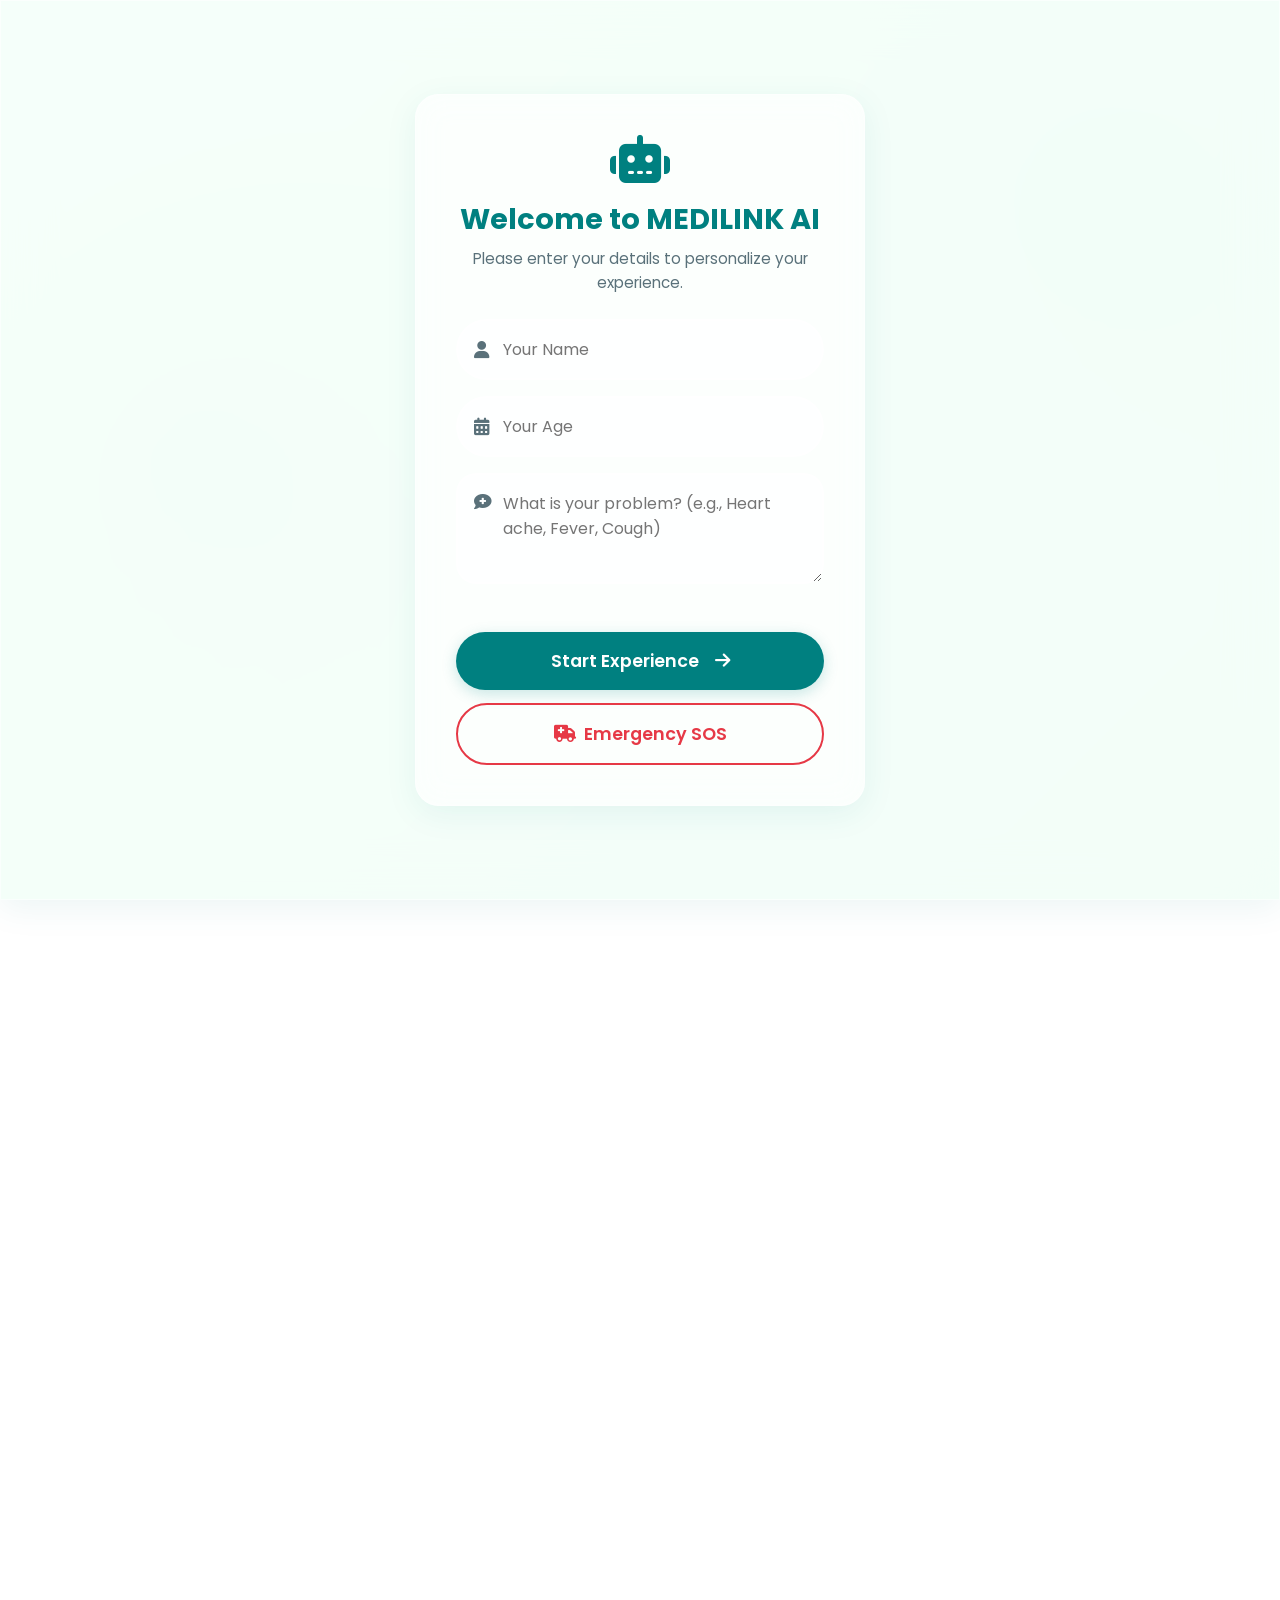
==== index.html @ a6124981 "Add files via upload" ====
<!doctype html>
<html lang="en">
  <head>
    <meta charset="UTF-8" />
    <meta name="viewport" content="width=device-width, initial-scale=1.0" />
    <meta
      name="description"
      content="Medilink AI - Modern Healthcare & Emergency Services Platform powered by Artificial Intelligence."
    />
    <title>Medilink AI | Intelligent Healthcare</title>

    <!-- Google Fonts: Poppins (Premium Look) -->
    <link rel="preconnect" href="https://fonts.googleapis.com" />
    <link rel="preconnect" href="https://fonts.gstatic.com" crossorigin />
    <link
      href="https://fonts.googleapis.com/css2?family=Poppins:wght@300;400;500;600;700;800&display=swap"
      rel="stylesheet"
    />

    <!-- FontAwesome CDN -->
    <link
      rel="stylesheet"
      href="https://cdnjs.cloudflare.com/ajax/libs/font-awesome/6.4.0/css/all.min.css"
      integrity="sha512-iecdLmaskl7CVkqkXNQ/ZH/XLlvWZOJyj7Yy7tcenmpD1ypASozpmT/E0iPtmFIB46ZmdtAc9eNBvH0H/ZpiBw=="
      crossorigin="anonymous"
      referrerpolicy="no-referrer"
    />

    <!-- External Stylesheet -->
    <link rel="stylesheet" href="style.css" />
  </head>

  <!-- Added class 'no-scroll' to prevent scrolling while on the intro screen -->
  <body class="no-scroll">
    <!-- ================= 0. INTRO / WELCOME OVERLAY ================= -->
    <div id="intro-overlay" class="intro-overlay glass-section">
      <div class="intro-content glass-card animate-scale-in">
        <div class="intro-icon">
          <!-- Clean Teal Icon -->
          <i class="fa-solid fa-robot fa-3x text-primary"></i>
        </div>
        <h1 class="intro-title text-primary">Welcome to MEDILINK AI</h1>
        <p class="intro-subtitle">
          Please enter your details to personalize your experience.
        </p>

        <form id="intro-form" class="intro-form">
          <div class="input-group">
            <i class="fa-solid fa-user text-muted"></i>
            <input
              type="text"
              id="user-name"
              placeholder="Your Name"
              required
              autocomplete="off"
            />
          </div>
          <div class="input-group">
            <i class="fa-solid fa-calendar-days text-muted"></i>
            <input
              type="number"
              id="user-age"
              placeholder="Your Age"
              required
              min="1"
              max="120"
              autocomplete="off"
            />
          </div>

          <!-- Textarea for the medical problem -->
          <div class="input-group">
            <i
              class="fa-solid fa-comment-medical text-muted"
              style="top: 20px; transform: none"
            ></i>
            <textarea
              id="user-problem"
              placeholder="What is your problem? (e.g., Heart ache, Fever, Cough)"
              required
              rows="3"
              style="
                width: 100%;
                padding: 1rem 1rem 1rem 45px;
                border-radius: 20px;
                border: 2px solid var(--glass-border);
                background: rgba(255, 255, 255, 0.7);
                font-family: &quot;Poppins&quot;, sans-serif;
                font-size: 1rem;
                color: var(--text-main);
                outline: none;
                transition: var(--transition-fast);
                resize: vertical;
              "
            ></textarea>
          </div>

          <!-- Buttons Group -->
          <div
            style="
              display: flex;
              flex-direction: column;
              gap: 0.8rem;
              margin-top: 1.5rem;
            "
          >
            <button
              type="submit"
              class="btn-primary w-100"
              style="padding: 1rem; font-size: 1.1rem"
            >
              Start Experience
              <i class="fa-solid fa-arrow-right" style="margin-left: 8px"></i>
            </button>

            <!-- Quick Emergency SOS Button -->
            <button
              type="button"
              id="intro-sos-btn"
              class="btn-outline w-100"
              style="
                padding: 1rem;
                font-size: 1.1rem;
                border-color: var(--danger-color);
                color: var(--danger-color);
              "
            >
              <i class="fa-solid fa-truck-medical"></i> Emergency SOS
            </button>
          </div>
        </form>
      </div>
    </div>

    <!-- ================= MAIN WEBSITE CONTENT ================= -->
    <div id="main-wrapper" class="main-wrapper hidden-initially">
      <!-- ================= NAVBAR ================= -->
      <header>
        <nav class="navbar sticky-navbar glass-navbar">
          <div class="container nav-container">
            <!-- Logo -->
            <div class="logo">
              <a href="MEDBIOAIhome.html">
                <i class="fa-solid fa-notes-medical text-primary"></i>
                <span class="logo-text" data-bn="মেডিলিংক এআই"
                  >MEDILINK AI</span
                >
              </a>
            </div>

            <!-- Navigation Links -->
            <ul class="nav-links">
              <li><a href="#hero" data-bn="হোম">Home</a></li>
              <li>
                <a href="#emergency" class="text-danger" data-bn="জরুরী অবস্থা"
                  >Emergency</a
                >
              </li>
              <li>
                <a href="#doctor-search" data-bn="ডাক্তার খুঁজুন"
                  >Find a Doctor</a
                >
              </li>
              <li><a href="#pharmacy" data-bn="ফার্মেসি">Pharmacy</a></li>
              <li>
                <a href="#how-it-works" data-bn="কিভাবে কাজ করে"
                  >How It Works</a
                >
              </li>

              <!-- NEW: Edit My Needs / Update Profile Button -->
              <li>
                <a href="#" id="edit-profile-btn" data-bn="তথ্য আপডেট করুন">
                  <i class="fa-solid fa-user-pen"></i> Edit My Needs
                </a>
              </li>

              <!-- Language Toggle -->
              <li style="display: flex; align-items: center">
                <button
                  id="lang-toggle-btn"
                  class="btn-outline glass-btn"
                  style="padding: 0.4rem 1rem; font-size: 0.9rem"
                >
                  <i class="fa-solid fa-language"></i> বাংলা
                </button>
              </li>
            </ul>

            <!-- Hamburger Menu Button -->
            <div class="nav-actions">
              <button
                id="mobile-menu-btn"
                class="mobile-menu-btn"
                aria-label="Toggle Menu"
              >
                <i class="fa-solid fa-bars"></i>
              </button>
            </div>
          </div>
        </nav>
      </header>

      <main>
        <!-- 1. HERO SECTION -->
        <section id="hero" class="hero-section section-padding">
          <!-- Updated Layout Container -->
          <div class="container hero-layout">
            <!-- Hero Text Group -->
            <div class="hero-text animate-on-scroll slide-in-left">
              <span id="personalized-greeting" class="badge glass-badge"
                >AI-Powered Healthcare</span
              >

              <h1
                class="hero-headline"
                data-bn="আপনার বুদ্ধিমান স্বাস্থ্য সঙ্গী, যেকোনো সময়, যেকোনো স্থানে।"
              >
                Your Intelligent Health Companion, Anytime, Anywhere.
              </h1>
              <p
                class="hero-subtext"
                data-bn="পরবর্তী প্রজন্মের চিকিৎসা সহায়তার অভিজ্ঞতা নিন। মেডিলিংক এআই আপনাকে বিশেষজ্ঞ ডাক্তার, জরুরি পরিষেবা এবং প্রয়োজনীয় ওষুধের সাথে নির্বিঘ্নে সংযুক্ত করে।"
              >
                Experience next-generation medical assistance. Medilink AI
                connects you with expert doctors, emergency services, and
                essential medicines seamlessly.
              </p>

              <p
                id="hero-insight"
                class="text-primary"
                style="font-weight: 600; margin-bottom: 1rem; display: none"
              ></p>
            </div>

            <!-- Hero Image Group (biohero.jpeg) -->
            <div class="hero-visual animate-on-scroll slide-in-right">
              <div
                class="glass-card hero-image-wrapper"
                style="
                  padding: 1rem;
                  display: flex;
                  justify-content: center;
                  align-items: center;
                "
              >
                <img
                  src="biohero.jpeg"
                  alt="Medilink AI Healthcare"
                  class="hero-img"
                  style="
                    border-radius: 12px;
                    max-width: 100%;
                    height: auto;
                    box-shadow: var(--glass-shadow);
                  "
                />
              </div>
            </div>

            <!-- Hero Buttons Group -->
            <div class="hero-buttons animate-on-scroll slide-in-left">
              <a href="doctor-finder.html"
                ><button class="btn-primary" data-bn="একজন বিশেষজ্ঞ খুঁজুন">
                  Find a Specialist
                </button></a
              >
              <a href="Learn.html" target="_blank"
                ><button class="btn-secondary glass-btn" data-bn="আরও জানুন">
                  Learn More
                </button></a
              >
            </div>
          </div>
        </section>

        <!-- 2. SOS / EMERGENCY SECTION -->
        <section
          id="emergency"
          class="sos-section section-padding glass-section text-center"
        >
          <div class="container animate-on-scroll fade-in-up">
            <h2
              class="section-title text-danger"
              data-bn="মেডিকেল ইমার্জেন্সি?"
            >
              Medical Emergency?
            </h2>
            <p
              class="section-description"
              data-bn="জরুরী সহায়তা পেতে নিচের বোতামটি চাপুন, যা আপনার নিকটস্থ অ্যাম্বুলেন্স এবং জরুরি পরিচিতদের কাছে সংকেত পাঠাবে।"
            >
              Press the button below to instantly broadcast an SOS alert to
              nearby ambulances and emergency contacts.
            </p>
            <button
              id="sos-button"
              class="btn-emergency pulse-animation glass-card"
              aria-label="Trigger Emergency SOS"
            >
              <span class="sos-icon"
                ><i class="fa-solid fa-truck-medical fa-2x"></i
              ></span>
              <span class="sos-text" data-bn="এসওএস">SOS</span>
            </button>
          </div>
        </section>

        <!-- 3. DOCTOR SEARCH SECTION -->
        <section
          id="doctor-search"
          class="doctor-search-section section-padding bg-light"
        >
          <div class="container">
            <div
              class="section-header text-center animate-on-scroll fade-in-up"
            >
              <h2 class="section-title" data-bn="বিশেষজ্ঞ খুঁজুন">
                Find a Specialist
              </h2>
              <p
                class="section-description"
                data-bn="আপনার সমস্যার উপর ভিত্তি করে সেরা ডাক্তারদের সাথে সংযোগ করুন।"
              >
                Connect with top-rated doctors based on your current condition.
              </p>
            </div>

            <div id="doctor-list" class="specialty-grid mb-4">
              <article
                class="specialty-card glass-card animate-on-scroll stagger-item"
                data-tags="heart ache chest pain attack cardiovascular cardiology"
              >
                <div class="card-icon">
                  <i class="fa-solid fa-heart-pulse"></i>
                </div>
                <h3 class="card-title" data-bn="হৃদরোগবিদ্যা">Cardiology</h3>
                <a href="#" class="card-link" data-bn="ডাক্তার দেখুন"
                  >View Doctors <i class="fa-solid fa-arrow-right"></i
                ></a>
              </article>
              <article
                class="specialty-card glass-card animate-on-scroll stagger-item"
                data-tags="brain headache stroke nerve dizzy neurology"
              >
                <div class="card-icon"><i class="fa-solid fa-brain"></i></div>
                <h3 class="card-title" data-bn="স্নায়ুবিদ্যা">Neurology</h3>
                <a href="#" class="card-link" data-bn="ডাক্তার দেখুন"
                  >View Doctors <i class="fa-solid fa-arrow-right"></i
                ></a>
              </article>
              <article
                class="specialty-card glass-card animate-on-scroll stagger-item"
                data-tags="child baby kid fever crying pediatrics"
              >
                <div class="card-icon"><i class="fa-solid fa-baby"></i></div>
                <h3 class="card-title" data-bn="শিশুবিদ্যা">Pediatrics</h3>
                <a href="#" class="card-link" data-bn="ডাক্তার দেখুন"
                  >View Doctors <i class="fa-solid fa-arrow-right"></i
                ></a>
              </article>
              <article
                class="specialty-card glass-card animate-on-scroll stagger-item"
                data-tags="tooth teeth pain bleeding gums dentistry"
              >
                <div class="card-icon"><i class="fa-solid fa-tooth"></i></div>
                <h3 class="card-title" data-bn="দন্তচিকিৎসা">Dentistry</h3>
                <a href="#" class="card-link" data-bn="ডাক্তার দেখুন"
                  >View Doctors <i class="fa-solid fa-arrow-right"></i
                ></a>
              </article>
            </div>

            <div class="text-center animate-on-scroll fade-in-up mt-3">
              <a href="doctor-finder.html"
                ><button class="btn-outline" data-bn="আরও বিশেষজ্ঞ খুঁজুন">
                  Find More Specialists
                  <i class="fa-solid fa-user-doctor"></i></button
              ></a>
            </div>
          </div>
        </section>

        <!-- 4. MEDICINE STORE / PHARMACY SECTION -->
        <section id="pharmacy" class="pharmacy-section section-padding">
          <div class="container">
            <div
              class="section-header d-flex align-between animate-on-scroll fade-in-up"
            >
              <div class="header-text">
                <h2 class="section-title" data-bn="মেডিলিংক ফার্মেসি">
                  Medilink Pharmacy
                </h2>
                <p
                  class="section-description"
                  data-bn="আপনার জন্য প্রস্তাবিত ওষুধগুলি হোম ডেলিভারির মাধ্যমে অর্ডার করুন।"
                >
                  Order recommended medicines online with fast home delivery.
                </p>
              </div>
              <a href="#" class="btn-outline" data-bn="সব ওষুধ দেখুন"
                >View All Medicines</a
              >
            </div>

            <div
              id="pharmacy-list"
              class="carousel-container animate-on-scroll fade-in"
            >
              <article
                class="product-card glass-card"
                data-tags="fever headache pain bodyache hot"
              >
                <div class="product-image placeholder-img">
                  <i class="fa-solid fa-pills fa-3x text-muted"></i>
                </div>
                <div class="product-info">
                  <h3 class="product-title" data-bn="প্যারাসিটামল ৫০০ মি.গ্রা.">
                    Paracetamol 500mg
                  </h3>
                  <p class="product-price">৳ ৩৫.০০</p>
                  <button
                    class="btn-primary add-to-cart w-100"
                    data-bn="কার্টে যোগ করুন"
                  >
                    Add to Cart
                  </button>
                </div>
              </article>

              <article
                class="product-card glass-card"
                data-tags="heart ache attack chest pressure cardiology"
              >
                <div class="product-image placeholder-img">
                  <i class="fa-solid fa-capsules fa-3x text-muted"></i>
                </div>
                <div class="product-info">
                  <h3 class="product-title" data-bn="অ্যাসপিরিন ৭৫ মি.গ্রা.">
                    Aspirin 75mg
                  </h3>
                  <p class="product-price">৳ ৪৫.০০</p>
                  <button
                    class="btn-primary add-to-cart w-100"
                    data-bn="কার্টে যোগ করুন"
                  >
                    Add to Cart
                  </button>
                </div>
              </article>

              <article
                class="product-card glass-card"
                data-tags="clean wash infection hygiene virus bacteria"
              >
                <div class="product-image placeholder-img">
                  <i class="fa-solid fa-pump-medical fa-3x text-muted"></i>
                </div>
                <div class="product-info">
                  <h3
                    class="product-title"
                    data-bn="হ্যান্ড স্যানিটাইজার ২৫০ মি.লি."
                  >
                    Hand Sanitizer 250ml
                  </h3>
                  <p class="product-price">৳ ১২০.০০</p>
                  <button
                    class="btn-primary add-to-cart w-100"
                    data-bn="কার্টে যোগ করুন"
                  >
                    Add to Cart
                  </button>
                </div>
              </article>

              <article
                class="product-card glass-card"
                data-tags="cut bleed injury accident blood bandage"
              >
                <div class="product-image placeholder-img">
                  <i class="fa-solid fa-kit-medical fa-3x text-muted"></i>
                </div>
                <div class="product-info">
                  <h3 class="product-title" data-bn="ফার্স্ট এইড বক্স">
                    First Aid Kit
                  </h3>
                  <p class="product-price">৳ ৮৫০.০০</p>
                  <button
                    class="btn-primary add-to-cart w-100"
                    data-bn="কার্টে যোগ করুন"
                  >
                    Add to Cart
                  </button>
                </div>
              </article>
            </div>
          </div>
        </section>

        <!-- 5. HOW IT WORKS SECTION -->
        <section
          id="how-it-works"
          class="how-it-works-section section-padding bg-light"
        >
          <div class="container">
            <div
              class="section-header text-center animate-on-scroll fade-in-up"
            >
              <h2 class="section-title" data-bn="কিভাবে মেডিলিংক এআই কাজ করে">
                How Medilink AI Works
              </h2>
              <p
                class="section-description"
                data-bn="আপনার স্বাস্থ্যকর জীবনের যাত্রা তিনটি সহজ ধাপে।"
              >
                Your journey to a healthier life in three simple steps.
              </p>
            </div>
            <div class="steps-container">
              <div class="step-card glass-card animate-on-scroll stagger-item">
                <div class="step-number text-primary">01</div>
                <h3 class="step-title" data-bn="আপনার তথ্য দিন">
                  Enter Your Details
                </h3>
                <p
                  class="step-description"
                  data-bn="আপনার প্রাথমিক তথ্য দিয়ে ব্যক্তিগতকৃত এআই অভিজ্ঞতা শুরু করুন।"
                >
                  Your personalized AI experience begins with your basic info.
                </p>
              </div>
              <div class="step-card glass-card animate-on-scroll stagger-item">
                <div class="step-number text-primary">02</div>
                <h3 class="step-title" data-bn="এআই রোগ নির্ণয় ও ম্যাচিং">
                  AI Diagnosis & Match
                </h3>
                <p
                  class="step-description"
                  data-bn="আমাদের এআই আপনার উপসর্গগুলি বিশ্লেষণ করে এবং সাথে সাথে সঠিক বিশেষজ্ঞের সাথে সংযুক্ত করে।"
                >
                  Our AI analyzes your symptoms and connects you to the right
                  specialist instantly.
                </p>
              </div>
              <div class="step-card glass-card animate-on-scroll stagger-item">
                <div class="step-number text-primary">03</div>
                <h3 class="step-title" data-bn="তাত্ক্ষণিক চিকিৎসা ও ডেলিভারি">
                  Instant Care & Delivery
                </h3>
                <p
                  class="step-description"
                  data-bn="ভিডিও কল করুন, ডিজিটাল প্রেসক্রিপশন পান এবং আপনার দোরগোড়ায় ওষুধ গ্রহণ করুন।"
                >
                  Consult via video, get digital prescriptions, and receive
                  medicines at your doorstep.
                </p>
              </div>
            </div>
          </div>
        </section>

        <!-- 6. STATS SECTION -->
        <section id="stats" class="stats-section section-padding glass-section">
          <div class="container">
            <div class="stats-container grid-four-cols">
              <div
                class="stat-item glass-card text-center animate-on-scroll stagger-item"
              >
                <div class="stat-icon">
                  <i class="fa-solid fa-user-doctor"></i>
                </div>
                <div class="counter-number" data-target="500">0</div>
                <p class="stat-label" data-bn="সার্টিফাইড ডাক্তার">
                  Certified Doctors
                </p>
              </div>
              <div
                class="stat-item glass-card text-center animate-on-scroll stagger-item"
              >
                <div class="stat-icon">
                  <i class="fa-solid fa-face-smile"></i>
                </div>
                <div class="counter-number" data-target="15000">0</div>
                <p class="stat-label" data-bn="সন্তুষ্ট রোগী">Happy Patients</p>
              </div>
              <div
                class="stat-item glass-card text-center animate-on-scroll stagger-item"
              >
                <div class="stat-icon">
                  <i class="fa-solid fa-hospital"></i>
                </div>
                <div class="counter-number" data-target="120">0</div>
                <p class="stat-label" data-bn="অংশীদার হাসপাতাল">
                  Partner Hospitals
                </p>
              </div>
              <div
                class="stat-item glass-card text-center animate-on-scroll stagger-item"
              >
                <div class="stat-icon">
                  <i class="fa-solid fa-shield-halved"></i>
                </div>
                <div class="counter-number" data-target="24">0</div>
                <p class="stat-label" data-bn="ঘণ্টা জরুরি সেবা">
                  Hours Emergency
                </p>
              </div>
            </div>
          </div>
        </section>
      </main>

      <!-- ================= FOOTER ================= -->
      <footer class="site-footer glass-footer section-padding">
        <div class="container">
          <div class="footer-content grid-three-cols">
            <div class="footer-brand">
              <div class="logo">
                <i class="fa-solid fa-notes-medical text-primary"></i>
                <span class="logo-text">MEDILINK AI</span>
              </div>
              <p
                class="footer-bio mt-3"
                data-bn="এআই চালিত চিকিৎসা সমাধান, জরুরি সাড়া এবং নির্বিঘ্ন স্বাস্থ্যসেবা দিয়ে রোগীদের ক্ষমতায়ন।"
              >
                Empowering patients with AI-driven medical solutions, emergency
                response, and seamless healthcare access.
              </p>
            </div>
            <div class="contact-info">
              <h4 class="footer-heading" data-bn="যোগাযোগ করুন">Contact Us</h4>
              <ul class="contact-list">
                <li>
                  <i class="fa-solid fa-phone text-primary"></i> +880
                  1234-567890
                </li>
                <li>
                  <i class="fa-solid fa-envelope text-primary"></i>
                  support@medilink.com.bd
                </li>
                <li>
                  <i class="fa-solid fa-location-dot text-primary"></i> Dhaka,
                  Bangladesh
                </li>
              </ul>
            </div>
            <div class="social-links">
              <h4 class="footer-heading" data-bn="আমাদের অনুসরণ করুন">
                Follow Us
              </h4>
              <div class="social-icons">
                <a href="#" aria-label="Facebook" class="glass-icon"
                  ><i class="fa-brands fa-facebook-f"></i
                ></a>
                <a href="#" aria-label="Twitter" class="glass-icon"
                  ><i class="fa-brands fa-twitter"></i
                ></a>
                <a href="#" aria-label="LinkedIn" class="glass-icon"
                  ><i class="fa-brands fa-linkedin-in"></i
                ></a>
                <a href="#" aria-label="Instagram" class="glass-icon"
                  ><i class="fa-brands fa-instagram"></i
                ></a>
              </div>
            </div>
          </div>
          <div class="footer-bottom text-center">
            <p class="copyright">&copy; SYLHET ROBOTICS CLUB.</p>
          </div>
        </div>
      </footer>
    </div>

    <!-- External JavaScript -->
    <script src="script.js" defer></script>
  </body>
</html>
---- style.css ----
/* ==========================================================================
   MEDILINK AI - ADVANCED STYLESHEET (style.css)
   Role: Master UI/UX & Senior CSS Architect
   Design System: Modern Glassmorphism
   ========================================================================== */

/* --- 1. GOOGLE FONTS IMPORT --- */
@import url("https://fonts.googleapis.com/css2?family=Poppins:wght@300;400;500;600;700;800&display=swap");

/* --- 2. CSS VARIABLES (DESIGN TOKENS) --- */
:root {
  /* Color Palette */
  --primary-color: #008080; /* Teal / Sea Green */
  --primary-dark: #006666; /* Dark Teal for hovers */
  --accent-mint: #f5fffa; /* Soft Mint */
  --white: #ffffff;
  --danger-color: #e63946; /* Crimson Red */
  --danger-glow: rgba(230, 57, 70, 0.6);

  /* Text Colors */
  --text-main: #1a2b33; /* Dark Slate */
  --text-muted: #5a717a; /* Muted Slate */

  /* Backgrounds & Gradients */
  --bg-gradient: linear-gradient(135deg, #f5fffa 0%, #d8f0ea 100%);
  --glass-bg: rgba(255, 255, 255, 0.65);
  --glass-bg-hover: rgba(255, 255, 255, 0.85);
  --glass-border: rgba(255, 255, 255, 0.5);
  --glass-shadow: 0 8px 32px 0 rgba(0, 128, 128, 0.08);
  --glass-shadow-hover: 0 15px 35px 0 rgba(0, 128, 128, 0.18);

  /* Transitions */
  --transition-smooth: all 0.5s cubic-bezier(0.16, 1, 0.3, 1);
  --transition-fast: all 0.2s ease-in-out;
}

/* --- 3. GLOBAL RESET & TYPOGRAPHY --- */
* {
  margin: 0;
  padding: 0;
  box-sizing: border-box;
}

html {
  scroll-behavior: smooth;
}

body {
  font-family: "Poppins", sans-serif;
  color: var(--text-main);
  background:
    radial-gradient(
      circle at 15% 50%,
      rgba(0, 128, 128, 0.05),
      transparent 30%
    ),
    radial-gradient(
      circle at 85% 20%,
      rgba(32, 178, 170, 0.08),
      transparent 30%
    ),
    var(--bg-gradient);
  background-attachment: fixed;
  line-height: 1.6;
  overflow-x: hidden; /* Prevents horizontal scroll/bleeding */
}

/* Body class to prevent scrolling during intro */
body.no-scroll {
  overflow: hidden;
  height: 100vh;
}

a {
  text-decoration: none;
  color: inherit;
  transition: var(--transition-fast);
}

ul {
  list-style: none;
}

/* --- 4. UTILITY CLASSES --- */
.container {
  width: 90%;
  max-width: 1200px;
  margin: 0 auto;
}
.section-padding {
  padding: 6rem 0;
}
.text-center {
  text-align: center;
}
.text-primary {
  color: var(--primary-color) !important;
}
.text-danger {
  color: var(--danger-color) !important;
}
.text-muted {
  color: var(--text-muted);
}
.w-100 {
  width: 100%;
}
.mt-3 {
  margin-top: 1.5rem;
}
.mb-4 {
  margin-bottom: 2.5rem;
}
.d-flex {
  display: flex;
}
.align-between {
  justify-content: space-between;
  align-items: center;
}

/* Headers */
h1,
h2,
h3,
h4 {
  font-weight: 700;
  line-height: 1.3;
}
.section-title {
  font-size: 2.5rem;
  margin-bottom: 0.5rem;
}
.section-description {
  font-size: 1.1rem;
  color: var(--text-muted);
  margin-bottom: 3rem;
  max-width: 600px;
  margin-left: auto;
  margin-right: auto;
}

/* --- 5. GLASSMORPHISM SYSTEM --- */
.glass-card,
.glass-navbar,
.glass-section,
.glass-footer,
.glass-badge {
  background: var(--glass-bg);
  backdrop-filter: blur(16px);
  -webkit-backdrop-filter: blur(16px);
  border: 1px solid var(--glass-border);
  box-shadow: var(--glass-shadow);
}

.glass-card {
  border-radius: 20px;
  padding: 2rem;
  transition: var(--transition-smooth);
  position: relative;
  overflow: hidden;
}

.glass-card:hover {
  transform: translateY(-10px);
  background: var(--glass-bg-hover);
  box-shadow: var(--glass-shadow-hover);
  border-color: rgba(255, 255, 255, 0.9);
}

/* --- 6. INTRO OVERLAY & ANIMATIONS --- */
.intro-overlay {
  position: fixed;
  top: 0;
  left: 0;
  width: 100%;
  height: 100vh;
  z-index: 9999;
  display: flex;
  align-items: center;
  justify-content: center;
  background: rgba(245, 255, 250, 0.9);
  backdrop-filter: blur(25px);
  -webkit-backdrop-filter: blur(25px);
  transition: all 1s cubic-bezier(0.68, -0.55, 0.265, 1.55);
}

.intro-overlay.slide-up {
  transform: translateY(-100vh);
  opacity: 0;
  pointer-events: none;
}

.intro-content {
  text-align: center;
  max-width: 450px;
  width: 90%;
  padding: 2.5rem;
  border-radius: 24px;
  /* Ensures it scrolls on very small mobile devices */
  max-height: 95vh;
  overflow-y: auto;
}

.intro-icon {
  margin-bottom: 1rem;
}
.intro-title {
  font-size: 1.8rem;
  margin-bottom: 0.5rem;
}
.intro-subtitle {
  color: var(--text-muted);
  margin-bottom: 1.5rem;
  font-size: 0.95rem;
}

/* Input Fields Styling */
.intro-form {
  display: flex;
  flex-direction: column;
  gap: 1rem;
}
.input-group {
  position: relative;
}
.input-group i {
  position: absolute;
  left: 18px;
  top: 50%;
  transform: translateY(-50%);
  color: var(--text-muted);
  font-size: 1.1rem;
}
.input-group input,
.input-group textarea {
  width: 100%;
  padding: 1rem 1rem 1rem 45px;
  border-radius: 50px;
  border: 2px solid var(--glass-border);
  background: rgba(255, 255, 255, 0.7);
  font-family: "Poppins", sans-serif;
  font-size: 1rem;
  color: var(--text-main);
  outline: none;
  transition: var(--transition-fast);
}
.input-group textarea {
  border-radius: 20px;
  resize: vertical;
}
.input-group input:focus,
.input-group textarea:focus {
  background: #ffffff;
  border-color: var(--primary-color);
  box-shadow: 0 0 15px rgba(0, 128, 128, 0.15);
}

/* Wrapper reveal animation (Coming from top) */
.hidden-initially {
  opacity: 0;
  transform: translateY(-50px);
  pointer-events: none;
  transition: all 1s ease;
}
.main-wrapper.reveal {
  opacity: 1;
  transform: translateY(0);
  pointer-events: auto;
}

/* --- 7. NAVIGATION BAR --- */
.sticky-navbar {
  position: fixed;
  top: 0;
  left: 0;
  width: 100%;
  z-index: 1000;
  transition: var(--transition-smooth);
  background: rgba(255, 255, 255, 0.4);
  border-bottom: 1px solid var(--glass-border);
  border-radius: 0;
}
.sticky-navbar.scrolled {
  background: rgba(255, 255, 255, 0.9);
  box-shadow: 0 4px 20px rgba(0, 0, 0, 0.05);
}
.nav-container {
  display: flex;
  justify-content: space-between;
  align-items: center;
  padding: 1.2rem 0;
}
.logo a {
  display: flex;
  align-items: center;
  gap: 0.8rem;
  font-size: 1.5rem;
  font-weight: 800;
}
.nav-links {
  display: flex;
  align-items: center;
  gap: 2rem;
}
.nav-links li a {
  font-weight: 500;
  position: relative;
  padding-bottom: 5px;
}

.nav-links li a::after {
  content: "";
  position: absolute;
  width: 0;
  height: 2px;
  bottom: 0;
  left: 0;
  background-color: var(--primary-color);
  transition: var(--transition-fast);
}
.nav-links li a:hover::after {
  width: 100%;
}
.nav-links li a.text-danger::after {
  background-color: var(--danger-color);
}

/* Edit Profile Link Styling */
#edit-profile-btn {
  color: var(--primary-color);
  font-weight: 600;
}

/* --- 8. BUTTONS & MICRO-INTERACTIONS --- */
button,
.btn-primary,
.btn-secondary,
.btn-outline {
  font-family: "Poppins", sans-serif;
  cursor: pointer;
  border: none;
  outline: none;
  border-radius: 50px;
  padding: 0.8rem 2rem;
  font-size: 1rem;
  font-weight: 600;
  transition: var(--transition-fast);
  display: inline-flex;
  align-items: center;
  justify-content: center;
  gap: 8px;
}
.btn-primary {
  background: var(--primary-color);
  color: var(--white);
  box-shadow: 0 4px 15px rgba(0, 128, 128, 0.2);
}
.btn-primary:hover {
  background: var(--primary-dark);
  transform: translateY(-3px);
  box-shadow: 0 8px 25px rgba(0, 128, 128, 0.3);
}
.btn-secondary {
  background: transparent;
  color: var(--text-main);
}
.btn-secondary:hover {
  background: rgba(255, 255, 255, 0.8);
  transform: translateY(-3px);
}
.btn-outline {
  background: transparent;
  border: 2px solid var(--primary-color);
  color: var(--primary-color);
}
.btn-outline:hover {
  background: var(--primary-color);
  color: var(--white);
}
button:active,
a:active {
  transform: scale(0.95) !important;
}

/* Mobile Menu Button - Default Hidden */
.mobile-menu-btn {
  display: none;
  background: transparent;
  border: none;
  font-size: 1.8rem;
  color: var(--primary-color);
  cursor: pointer;
  transition: var(--transition-fast);
}
.mobile-menu-btn:active {
  transform: scale(0.9);
}

/* --- 9. HERO SECTION (GRID TEMPLATE AREAS) --- */
.hero-section {
  min-height: 100vh;
  display: flex;
  align-items: center;
  padding-top: 100px;
}

.hero-layout {
  display: grid;
  grid-template-columns: 1.2fr 1fr;
  grid-template-areas:
    "text visual"
    "buttons visual";
  gap: 1.5rem 4rem;
  align-items: center;
}

.hero-text {
  grid-area: text;
}
.hero-visual {
  grid-area: visual;
  display: flex;
  justify-content: center;
}
.hero-buttons {
  grid-area: buttons;
  display: flex;
  gap: 1rem;
}

.glass-badge {
  display: inline-block;
  padding: 0.5rem 1.2rem;
  border-radius: 30px;
  font-size: 0.85rem;
  font-weight: 600;
  color: var(--primary-color);
  margin-bottom: 1.5rem;
}
.hero-headline {
  font-size: 3.8rem;
  letter-spacing: -1px;
  margin-bottom: 1rem;
  color: #111;
}
.hero-subtext {
  font-size: 1.15rem;
  margin-bottom: 1rem;
}

/* Hero Image Wrapper Setup */
.hero-image-wrapper {
  background: rgba(255, 255, 255, 0.4);
  border: 1px solid var(--glass-border);
  padding: 1rem;
  border-radius: 20px;
  animation: float 5s ease-in-out infinite;
}
.hero-img {
  border-radius: 12px;
  max-width: 100%;
  height: auto;
  object-fit: cover;
}

/* --- 10. SOS EMERGENCY SECTION --- */
.sos-section {
  background: radial-gradient(
    circle,
    rgba(230, 57, 70, 0.05) 0%,
    transparent 60%
  );
}
.btn-emergency {
  display: inline-flex;
  flex-direction: column;
  align-items: center;
  justify-content: center;
  width: 200px;
  height: 200px;
  border-radius: 50%;
  background: var(--danger-color);
  color: var(--white);
  border: 4px solid var(--white);
  box-shadow: 0 10px 30px var(--danger-glow);
  cursor: pointer;
  transition: var(--transition-fast);
  margin-top: 2rem;
}
.btn-emergency:hover {
  background: #c82333;
  transform: scale(1.05) !important;
}
.sos-text {
  font-size: 2rem;
  font-weight: 800;
  letter-spacing: 2px;
}

/* --- 11. DOCTOR & PHARMACY CARDS (GRID) --- */
.specialty-grid {
  display: grid;
  grid-template-columns: repeat(auto-fit, minmax(240px, 1fr));
  gap: 2rem;
}
.specialty-card {
  text-align: center;
}
.card-icon {
  width: 70px;
  height: 70px;
  border-radius: 50%;
  background: rgba(0, 128, 128, 0.1);
  color: var(--primary-color);
  display: flex;
  align-items: center;
  justify-content: center;
  font-size: 1.8rem;
  margin: 0 auto 1.5rem auto;
  transition: var(--transition-fast);
}
.specialty-card:hover .card-icon {
  background: var(--primary-color);
  color: var(--white);
  transform: rotateY(180deg);
}
.card-title {
  margin-bottom: 1rem;
  font-size: 1.25rem;
}
.card-link {
  color: var(--primary-color);
  font-weight: 600;
  font-size: 0.95rem;
}
.card-link i {
  margin-left: 5px;
  transition: transform 0.3s ease;
}
.specialty-card:hover .card-link i {
  transform: translateX(5px);
}

.carousel-container {
  display: grid;
  grid-template-columns: repeat(auto-fit, minmax(250px, 1fr));
  gap: 2.5rem;
  margin-top: 3rem;
}
.product-card {
  padding: 1.5rem;
}
.placeholder-img {
  height: 200px;
  background: rgba(0, 0, 0, 0.03);
  border-radius: 12px;
  display: flex;
  align-items: center;
  justify-content: center;
  margin-bottom: 1.5rem;
}
.product-title {
  font-size: 1.2rem;
  margin-bottom: 0.5rem;
}
.product-price {
  font-size: 1.4rem;
  font-weight: 700;
  color: var(--primary-color);
  margin-bottom: 1.5rem;
}

/* JS RECOMMENDATION HIGHLIGHT CLASSES */
.highlight-card {
  border-color: var(--primary-color) !important;
  box-shadow: 0 0 25px rgba(0, 128, 128, 0.3) !important;
  transform: translateY(-8px);
}
.highlight-card .card-icon {
  background: var(--primary-color);
  color: var(--white);
}
.dim-card {
  opacity: 0.4;
  filter: grayscale(80%);
}
.dim-card:hover {
  opacity: 1;
  filter: grayscale(0%);
}

/* --- 12. HOW IT WORKS & STATS --- */
.steps-container {
  display: grid;
  grid-template-columns: repeat(auto-fit, minmax(280px, 1fr));
  gap: 2.5rem;
}
.step-card {
  text-align: left;
  padding: 3rem 2rem;
}
.step-number {
  font-size: 3.5rem;
  font-weight: 800;
  opacity: 0.2;
  line-height: 1;
  margin-bottom: 1rem;
}
.step-title {
  font-size: 1.3rem;
  margin-bottom: 0.8rem;
}

.grid-four-cols {
  display: grid;
  grid-template-columns: repeat(auto-fit, minmax(220px, 1fr));
  gap: 2rem;
}
.stat-item {
  padding: 2.5rem 1rem;
}
.stat-icon {
  font-size: 2.5rem;
  color: var(--primary-color);
  margin-bottom: 1rem;
}
.counter-number {
  font-size: 3rem;
  font-weight: 800;
  line-height: 1.1;
  margin-bottom: 0.5rem;
}
.stat-label {
  font-weight: 500;
  color: var(--text-muted);
}

/* --- 13. FOOTER --- */
.site-footer {
  border-radius: 40px 40px 0 0;
  margin-top: 4rem;
  border-bottom: none;
}
.grid-three-cols {
  display: grid;
  grid-template-columns: 2fr 1fr 1fr;
  gap: 4rem;
}
.footer-heading {
  font-size: 1.2rem;
  margin-bottom: 1.5rem;
}
.contact-list li {
  margin-bottom: 1rem;
  display: flex;
  align-items: center;
  gap: 10px;
  color: var(--text-muted);
}
.social-icons {
  display: flex;
  gap: 1rem;
}
.glass-icon {
  width: 45px;
  height: 45px;
  border-radius: 50%;
  border: 1px solid var(--glass-border);
  display: flex;
  align-items: center;
  justify-content: center;
  color: var(--primary-color);
  font-size: 1.2rem;
}
.glass-icon:hover {
  background: var(--primary-color);
  color: var(--white);
  transform: translateY(-5px);
}
.footer-bottom {
  margin-top: 4rem;
  padding-top: 2rem;
  border-top: 1px solid var(--glass-border);
  color: var(--text-muted);
  font-size: 0.9rem;
}

/* --- 14. KEYFRAME ANIMATIONS --- */
.animate-on-scroll {
  opacity: 0;
  will-change: transform, opacity;
}

@media (prefers-reduced-motion: no-preference) {
  .animate-on-scroll.is-visible {
    opacity: 1;
  }
  .is-visible.fade-in-up {
    animation: fadeInUp 0.8s cubic-bezier(0.16, 1, 0.3, 1) forwards;
  }
  .is-visible.slide-in-left {
    animation: slideInLeft 0.8s cubic-bezier(0.16, 1, 0.3, 1) forwards;
  }
  .is-visible.slide-in-right {
    animation: slideInRight 0.8s cubic-bezier(0.16, 1, 0.3, 1) forwards;
  }

  .stagger-item:nth-child(1) {
    animation-delay: 0.1s;
  }
  .stagger-item:nth-child(2) {
    animation-delay: 0.2s;
  }
  .stagger-item:nth-child(3) {
    animation-delay: 0.3s;
  }
  .stagger-item:nth-child(4) {
    animation-delay: 0.4s;
  }
}

@keyframes fadeInUp {
  from {
    opacity: 0;
    transform: translateY(50px);
  }
  to {
    opacity: 1;
    transform: translateY(0);
  }
}
@keyframes slideInLeft {
  from {
    opacity: 0;
    transform: translateX(-50px);
  }
  to {
    opacity: 1;
    transform: translateX(0);
  }
}
@keyframes slideInRight {
  from {
    opacity: 0;
    transform: translateX(50px);
  }
  to {
    opacity: 1;
    transform: translateX(0);
  }
}
@keyframes float {
  0%,
  100% {
    transform: translateY(0px);
    box-shadow: var(--glass-shadow);
  }
  50% {
    transform: translateY(-15px);
    box-shadow: 0 20px 35px 0 rgba(0, 128, 128, 0.2);
  }
}
@keyframes pulseGlow {
  0%,
  100% {
    box-shadow: 0 0 0 0 rgba(230, 57, 70, 0);
  }
  50% {
    box-shadow: 0 0 0 30px rgba(230, 57, 70, 0.4);
  }
}

/* ==========================================================================
   15. MOBILE-RESPONSIVE MEDIA QUERIES (@media max-width: 768px)
   ========================================================================== */
@media screen and (max-width: 1024px) {
  .grid-three-cols {
    grid-template-columns: 1fr 1fr;
  }
}

@media screen and (max-width: 768px) {
  /* Tighten spacing & container width */
  .container {
    width: 92%;
  }
  .section-padding {
    padding: 4rem 0;
  }

  /* Typography Fixes: Scaled down significantly for mobile */
  .hero-headline {
    font-size: 2rem;
    line-height: 1.3;
    margin-bottom: 1rem;
  }
  .hero-subtext {
    font-size: 1rem;
    margin-bottom: 1.5rem;
  }
  .section-title {
    font-size: 1.8rem;
  }
  .section-description {
    font-size: 0.95rem;
    margin-bottom: 2rem;
  }

  /* Hero Section Restacking (Text -> Image -> Buttons) */
  .hero-layout {
    grid-template-columns: 1fr;
    grid-template-areas:
      "text"
      "visual"
      "buttons";
    gap: 1.5rem;
    text-align: center;
    padding-top: 2rem; /* Offset for mobile navbar */
  }

  .hero-buttons {
    justify-content: center;
    flex-wrap: wrap; /* Ensures buttons don't break boundaries */
  }

  /* Specific element scaling for mobile */
  .btn-emergency {
    width: 140px;
    height: 140px;
  }
  .sos-text {
    font-size: 1.3rem;
  }
  .grid-three-cols {
    grid-template-columns: 1fr;
    gap: 2.5rem;
    text-align: center;
  }
  .social-icons,
  .contact-list li {
    justify-content: center;
  }
  .align-between {
    flex-direction: column;
    text-align: center;
    gap: 1rem;
  }

  /* Navigation overrides for Mobile */
  .nav-links {
    display: none;
  }
  .mobile-menu-btn {
    display: block;
  }

  /* Dropdown Menu Styling */
  .nav-links {
    position: absolute;
    top: 100%;
    left: 0;
    width: 100%;
    background: rgba(255, 255, 255, 0.98);
    backdrop-filter: blur(16px);
    -webkit-backdrop-filter: blur(16px);
    flex-direction: column;
    padding: 2rem 0;
    gap: 1.5rem;
    text-align: center;
    box-shadow: 0 10px 20px rgba(0, 128, 128, 0.1);

    /* Sliding animation via clip-path */
    clip-path: polygon(0 0, 100% 0, 100% 0, 0 0);
    transition: all 0.4s ease-in-out;
  }

  /* Class toggled by JS to show menu */
  .nav-links.active {
    clip-path: polygon(0 0, 100% 0, 100% 100%, 0% 100%);
    display: flex;
  }

  /* Tappable targets for touch screens */
  .nav-links li a {
    font-size: 1.1rem;
    display: inline-block;
    padding: 10px;
    width: 100%;
  }
}
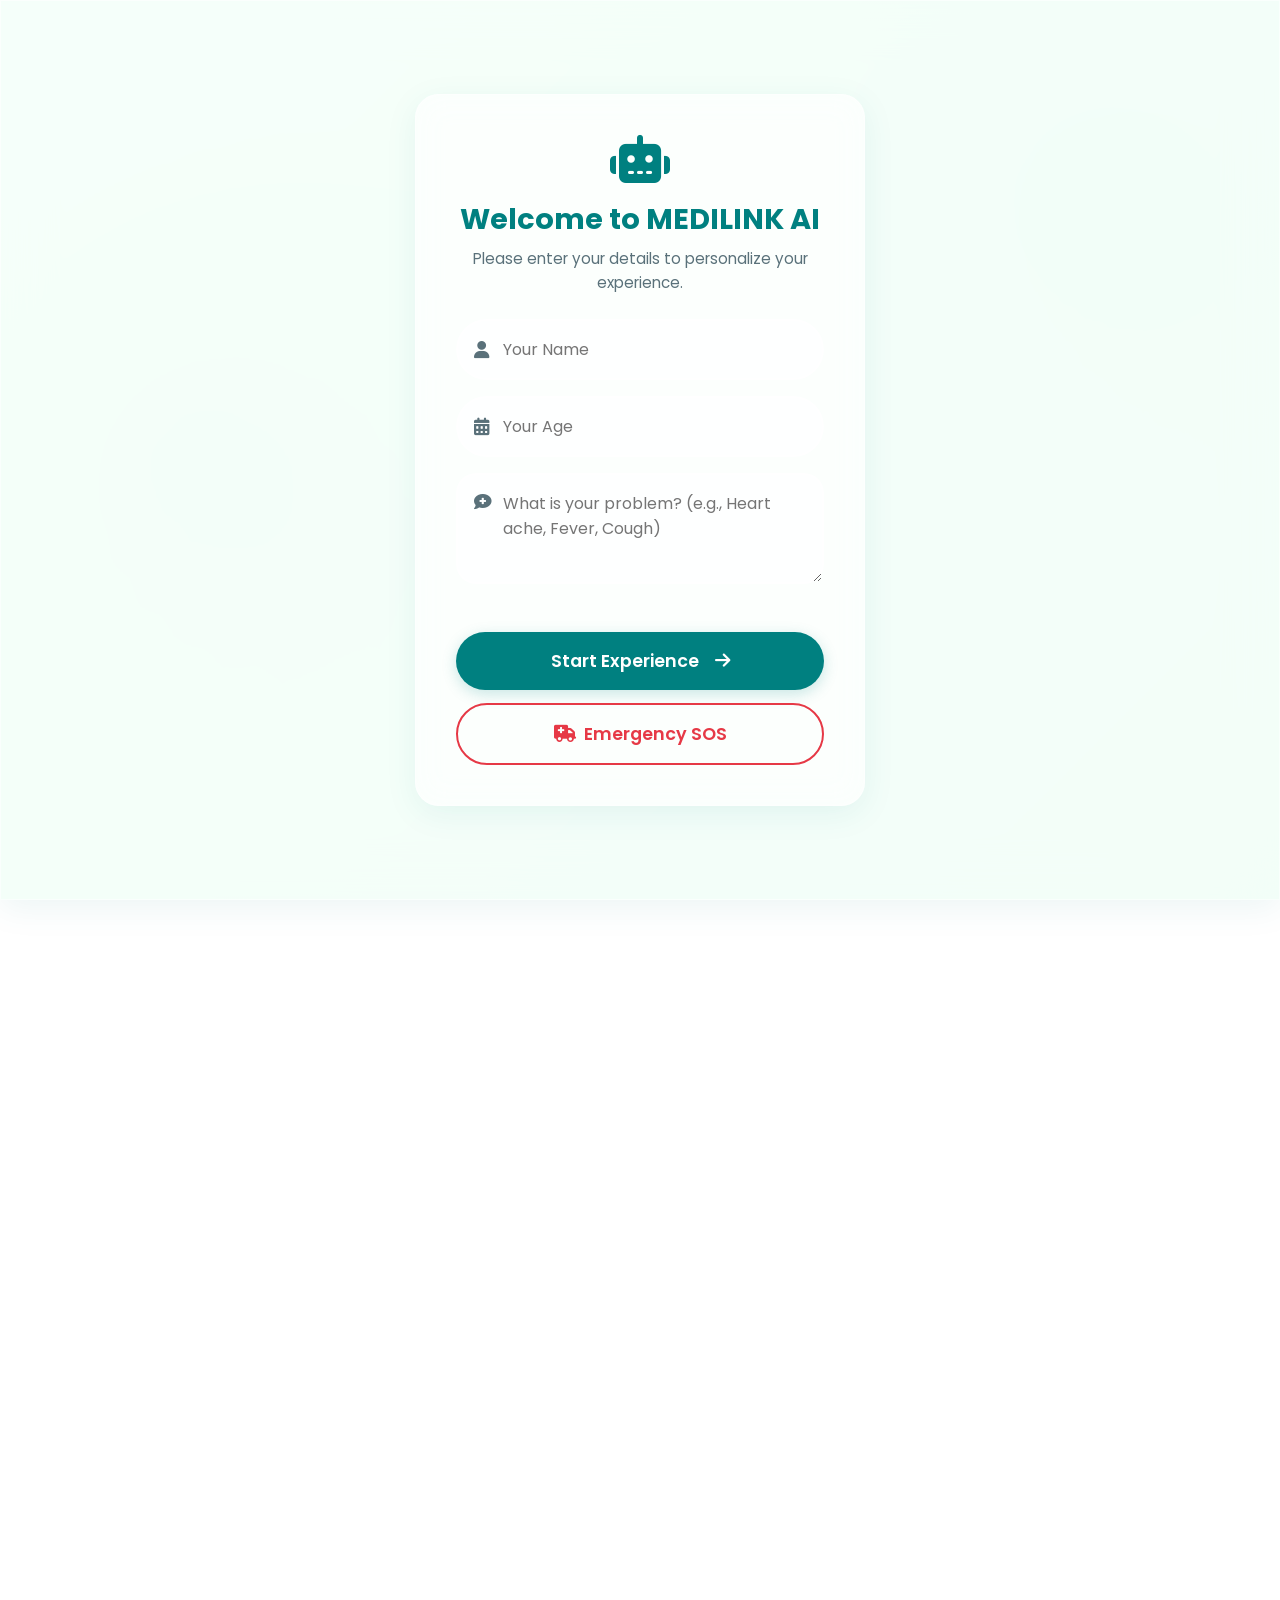
==== commit 21be94d1: "Update index.html" ====
--- a/index.html
+++ b/index.html
@@ -666,7 +666,8 @@
             </div>
           </div>
           <div class="footer-bottom text-center">
-            <p class="copyright">&copy; SYLHET ROBOTICS CLUB.</p>
+            <p class="copyright"> Disclaimer: Medilink AI is an assistive technology, not a substitute for professional medical advice. Always consult a doctor in emergencies.
+Built with ❤️ by Sylhet Robotic Club. | &copy;© 2026 Medilink AI.</p>
           </div>
         </div>
       </footer>
